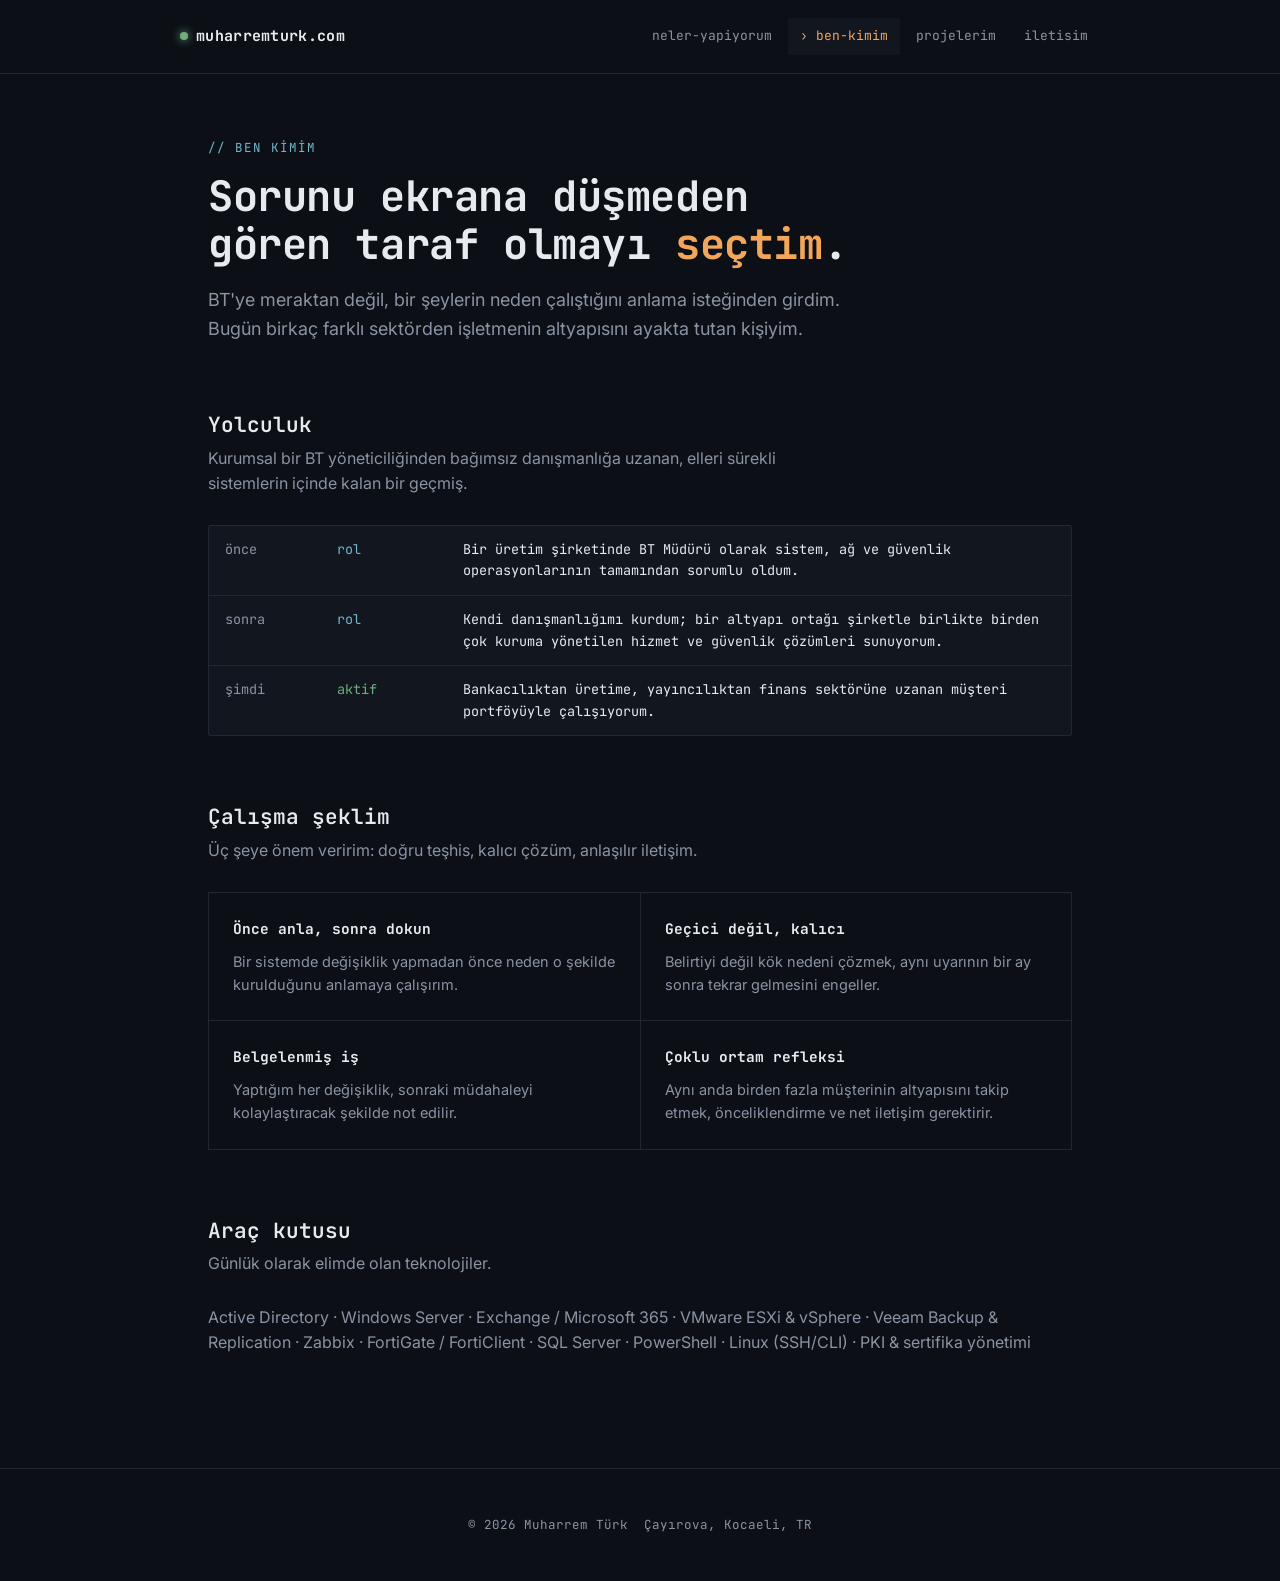
==== benkimim.html @ 32bb9028 "Add files via upload" ====
<!doctype html>
<html lang="tr">
<head>
<meta charset="utf-8">
<meta name="viewport" content="width=device-width, initial-scale=1">
<title>Muharrem Türk — Ben Kimim</title>
<meta name="description" content="BT altyapı danışmanı Muharrem Türk hakkında.">
<link rel="stylesheet" href="style.css">
</head>
<body>
<header class="site">
  <div class="wrap nav-row">
    <a class="brand" href="index.html"><span class="dot"></span>muharremturk.com</a>
    <nav class="links">
      <a href="index.html">neler-yapiyorum</a>
      <a class="active" href="benkimim.html">ben-kimim</a>
      <a href="projelerim.html">projelerim</a>
      <a href="iletisim.html">iletisim</a>
    </nav>
  </div>
</header>

<main>
  <div class="wrap">
    <p class="eyebrow">// ben kimim</p>
    <h1>Sorunu ekrana düşmeden<br>gören taraf olmayı <span class="accent">seçtim</span>.</h1>
    <p class="lede">BT'ye meraktan değil, bir şeylerin neden çalıştığını anlama isteğinden girdim. Bugün birkaç farklı sektörden işletmenin altyapısını ayakta tutan kişiyim.</p>

    <section>
      <h2>Yolculuk</h2>
      <p class="sub">Kurumsal bir BT yöneticiliğinden bağımsız danışmanlığa uzanan, elleri sürekli sistemlerin içinde kalan bir geçmiş.</p>
      <div class="log">
        <div class="row"><span class="ts">önce</span><span class="lvl">rol</span><span class="msg">Bir üretim şirketinde BT Müdürü olarak sistem, ağ ve güvenlik operasyonlarının tamamından sorumlu oldum.</span></div>
        <div class="row"><span class="ts">sonra</span><span class="lvl">rol</span><span class="msg">Kendi danışmanlığımı kurdum; bir altyapı ortağı şirketle birlikte birden çok kuruma yönetilen hizmet ve güvenlik çözümleri sunuyorum.</span></div>
        <div class="row"><span class="ts">şimdi</span><span class="lvl ok">aktif</span><span class="msg">Bankacılıktan üretime, yayıncılıktan finans sektörüne uzanan müşteri portföyüyle çalışıyorum.</span></div>
      </div>
    </section>

    <section>
      <h2>Çalışma şeklim</h2>
      <p class="sub">Üç şeye önem veririm: doğru teşhis, kalıcı çözüm, anlaşılır iletişim.</p>
      <div class="grid">
        <div class="cell">
          <h3>Önce anla, sonra dokun</h3>
          <p>Bir sistemde değişiklik yapmadan önce neden o şekilde kurulduğunu anlamaya çalışırım.</p>
        </div>
        <div class="cell">
          <h3>Geçici değil, kalıcı</h3>
          <p>Belirtiyi değil kök nedeni çözmek, aynı uyarının bir ay sonra tekrar gelmesini engeller.</p>
        </div>
        <div class="cell">
          <h3>Belgelenmiş iş</h3>
          <p>Yaptığım her değişiklik, sonraki müdahaleyi kolaylaştıracak şekilde not edilir.</p>
        </div>
        <div class="cell">
          <h3>Çoklu ortam refleksi</h3>
          <p>Aynı anda birden fazla müşterinin altyapısını takip etmek, önceliklendirme ve net iletişim gerektirir.</p>
        </div>
      </div>
    </section>

    <section>
      <h2>Araç kutusu</h2>
      <p class="sub">Günlük olarak elimde olan teknolojiler.</p>
      <p style="color:var(--text-muted)">
        Active Directory · Windows Server · Exchange / Microsoft 365 · VMware ESXi &amp; vSphere ·
        Veeam Backup &amp; Replication · Zabbix · FortiGate / FortiClient · SQL Server ·
        PowerShell · Linux (SSH/CLI) · PKI &amp; sertifika yönetimi
      </p>
    </section>
  </div>
</main>

<footer>
  <div class="wrap nav-row">
    <span>© 2026 Muharrem Türk</span>
    <span>Çayırova, Kocaeli, TR</span>
  </div>
</footer>
</body>
</html>
---- style.css ----
@import url('https://fonts.googleapis.com/css2?family=JetBrains+Mono:wght@400;500;600;700&family=Inter:wght@400;500;600;700&display=swap');

:root{
  --bg: #0c1016;
  --bg-raised: #11161f;
  --line: #1f2733;
  --text: #e7eaef;
  --text-muted: #8a93a3;
  --accent: #f2a65a;   /* amber — status-light warmth */
  --accent-dim: #c9883f;
  --signal: #6fb7c9;   /* cool secondary — network/blue */
  --ok: #6fae7c;
  --radius: 2px;
}

*{box-sizing:border-box;}
html{scroll-behavior:smooth;}
body{
  margin:0;
  background:var(--bg);
  color:var(--text);
  font-family:'Inter',system-ui,sans-serif;
  font-size:16px;
  line-height:1.6;
}
@media (prefers-reduced-motion: reduce){
  *{animation-duration:0.001ms !important; transition-duration:0.001ms !important;}
}

a{color:inherit;}
a:focus-visible, button:focus-visible{
  outline:2px solid var(--accent);
  outline-offset:3px;
}

.wrap{
  max-width:920px;
  margin:0 auto;
  padding:0 28px;
}

/* ---------- Header / nav ---------- */
header.site{
  border-bottom:1px solid var(--line);
  background:var(--bg);
  position:sticky;
  top:0;
  z-index:10;
}
.nav-row{
  display:flex;
  align-items:center;
  justify-content:space-between;
  padding:18px 0;
  gap:16px;
  flex-wrap:wrap;
}
.brand{
  font-family:'JetBrains Mono',monospace;
  font-weight:700;
  font-size:15px;
  letter-spacing:0.02em;
  text-decoration:none;
  display:flex;
  align-items:center;
  gap:8px;
}
.brand .dot{
  width:8px;height:8px;border-radius:50%;
  background:var(--ok);
  box-shadow:0 0 8px var(--ok);
  flex-shrink:0;
}
nav.links{
  display:flex;
  gap:4px;
  font-family:'JetBrains Mono',monospace;
  font-size:13px;
}
nav.links a{
  text-decoration:none;
  color:var(--text-muted);
  padding:8px 12px;
  border-radius:var(--radius);
  transition:color .15s ease, background .15s ease;
}
nav.links a:hover{color:var(--text); background:var(--bg-raised);}
nav.links a.active{
  color:var(--accent);
  background:var(--bg-raised);
}
nav.links a.active::before{content:"› ";}

/* ---------- Hero / status strip ---------- */
.status-strip{
  font-family:'JetBrains Mono',monospace;
  font-size:12.5px;
  color:var(--text-muted);
  border-bottom:1px dashed var(--line);
  padding:9px 0;
}
.status-strip .wrap{display:flex;gap:22px;flex-wrap:wrap;}
.status-strip span{white-space:nowrap;}
.status-strip .v{color:var(--ok);}

main{padding:64px 0 96px;}

.eyebrow{
  font-family:'JetBrains Mono',monospace;
  font-size:12.5px;
  color:var(--signal);
  letter-spacing:0.08em;
  text-transform:uppercase;
  margin:0 0 14px;
}
h1{
  font-family:'JetBrains Mono',monospace;
  font-weight:700;
  font-size:clamp(28px,4.4vw,42px);
  line-height:1.15;
  margin:0 0 18px;
  letter-spacing:-0.01em;
}
h1 .accent{color:var(--accent);}
.lede{
  font-size:18px;
  color:var(--text-muted);
  max-width:62ch;
  margin:0 0 8px;
}

h2{
  font-family:'JetBrains Mono',monospace;
  font-size:21px;
  font-weight:600;
  margin:0 0 4px;
  display:flex;
  align-items:baseline;
  gap:10px;
}
h2 .tag{
  font-size:12px;
  color:var(--text-muted);
  font-weight:400;
}
section{margin-top:64px;}
section > .sub{
  color:var(--text-muted);
  margin:0 0 28px;
  max-width:62ch;
}

/* ---------- Grid / cards ---------- */
.grid{
  display:grid;
  grid-template-columns:repeat(2,1fr);
  gap:1px;
  background:var(--line);
  border:1px solid var(--line);
}
.grid .cell{
  background:var(--bg);
  padding:24px;
}
.cell h3{
  font-family:'JetBrains Mono',monospace;
  font-size:14.5px;
  margin:0 0 10px;
  color:var(--text);
}
.cell p{
  color:var(--text-muted);
  margin:0;
  font-size:14.5px;
}
@media (max-width:640px){
  .grid{grid-template-columns:1fr;}
}

/* ---------- Log-style list (signature element) ---------- */
.log{
  font-family:'JetBrains Mono',monospace;
  font-size:13.5px;
  border:1px solid var(--line);
  background:var(--bg-raised);
  border-radius:var(--radius);
  overflow:hidden;
}
.log .row{
  display:grid;
  grid-template-columns:96px 110px 1fr;
  gap:16px;
  padding:13px 16px;
  border-bottom:1px solid var(--line);
  align-items:baseline;
}
.log .row:last-child{border-bottom:none;}
.log .ts{color:var(--text-muted);}
.log .lvl{color:var(--signal);}
.log .lvl.warn{color:var(--accent);}
.log .lvl.ok{color:var(--ok);}
.log .msg{color:var(--text);}
@media (max-width:640px){
  .log .row{grid-template-columns:1fr; gap:4px; padding:14px 16px;}
}

/* ---------- Project cards ---------- */
.proj{
  border:1px solid var(--line);
  border-radius:var(--radius);
  padding:26px;
  margin-bottom:18px;
  background:var(--bg-raised);
}
.proj-head{
  display:flex;
  justify-content:space-between;
  gap:16px;
  align-items:flex-start;
  flex-wrap:wrap;
}
.proj h3{
  font-family:'JetBrains Mono',monospace;
  font-size:17px;
  margin:0;
}
.proj .stack{
  font-family:'JetBrains Mono',monospace;
  font-size:12px;
  color:var(--signal);
  white-space:nowrap;
}
.proj p{color:var(--text-muted); margin:12px 0 0;}

/* ---------- Contact ---------- */
.contact-list{list-style:none; margin:0; padding:0;}
.contact-list li{
  border-bottom:1px solid var(--line);
  padding:18px 0;
  display:flex;
  justify-content:space-between;
  align-items:center;
  gap:16px;
  flex-wrap:wrap;
}
.contact-list .k{
  font-family:'JetBrains Mono',monospace;
  font-size:12.5px;
  color:var(--text-muted);
  text-transform:uppercase;
  letter-spacing:0.06em;
}
.contact-list .v a{
  text-decoration:none;
  color:var(--text);
  font-size:16px;
  border-bottom:1px solid var(--line);
}
.contact-list .v a:hover{color:var(--accent); border-color:var(--accent);}

/* ---------- Footer ---------- */
footer{
  border-top:1px solid var(--line);
  padding:28px 0;
  color:var(--text-muted);
  font-family:'JetBrains Mono',monospace;
  font-size:12.5px;
  display:flex;
  justify-content:space-between;
  flex-wrap:wrap;
  gap:8px;
}
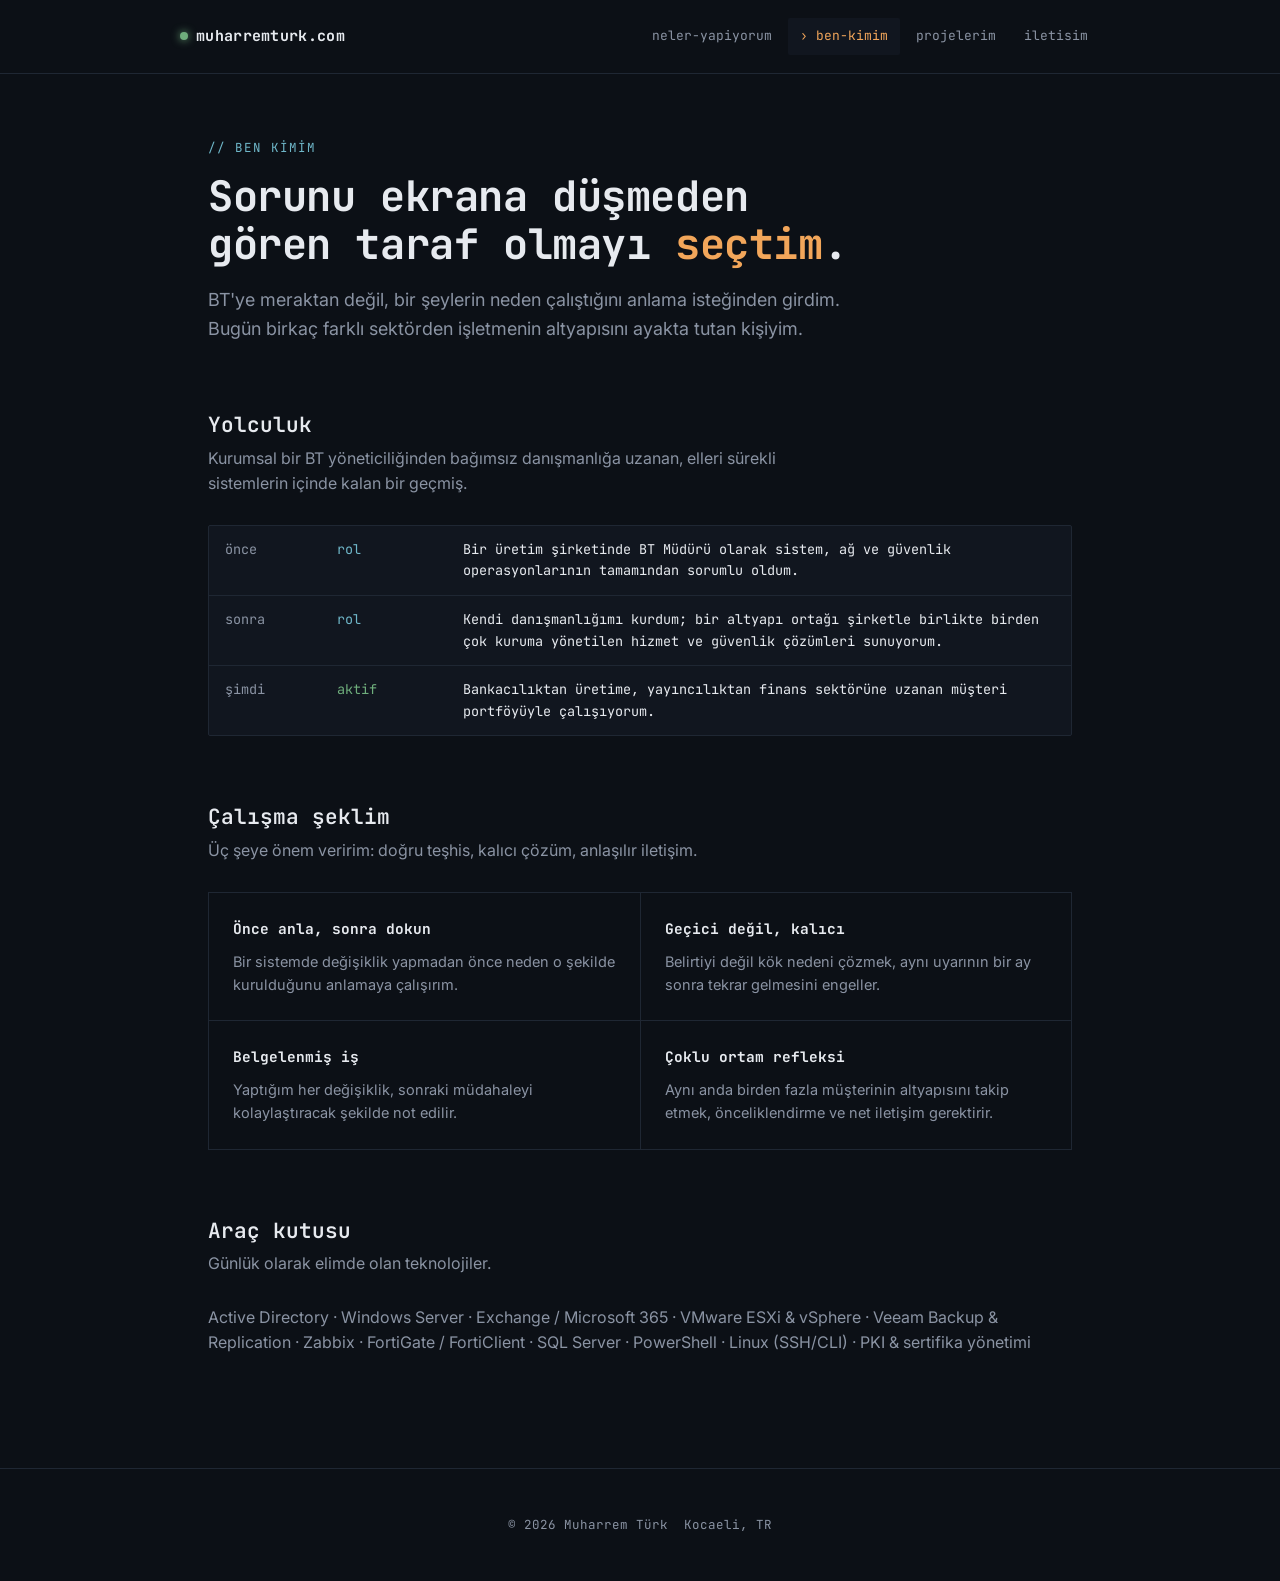
==== commit ea2893b8: "Add files via upload" ====
--- a/benkimim.html
+++ b/benkimim.html
@@ -74,7 +74,7 @@
 <footer>
   <div class="wrap nav-row">
     <span>© 2026 Muharrem Türk</span>
-    <span>Çayırova, Kocaeli, TR</span>
+    <span>Kocaeli, TR</span>
   </div>
 </footer>
 </body>
